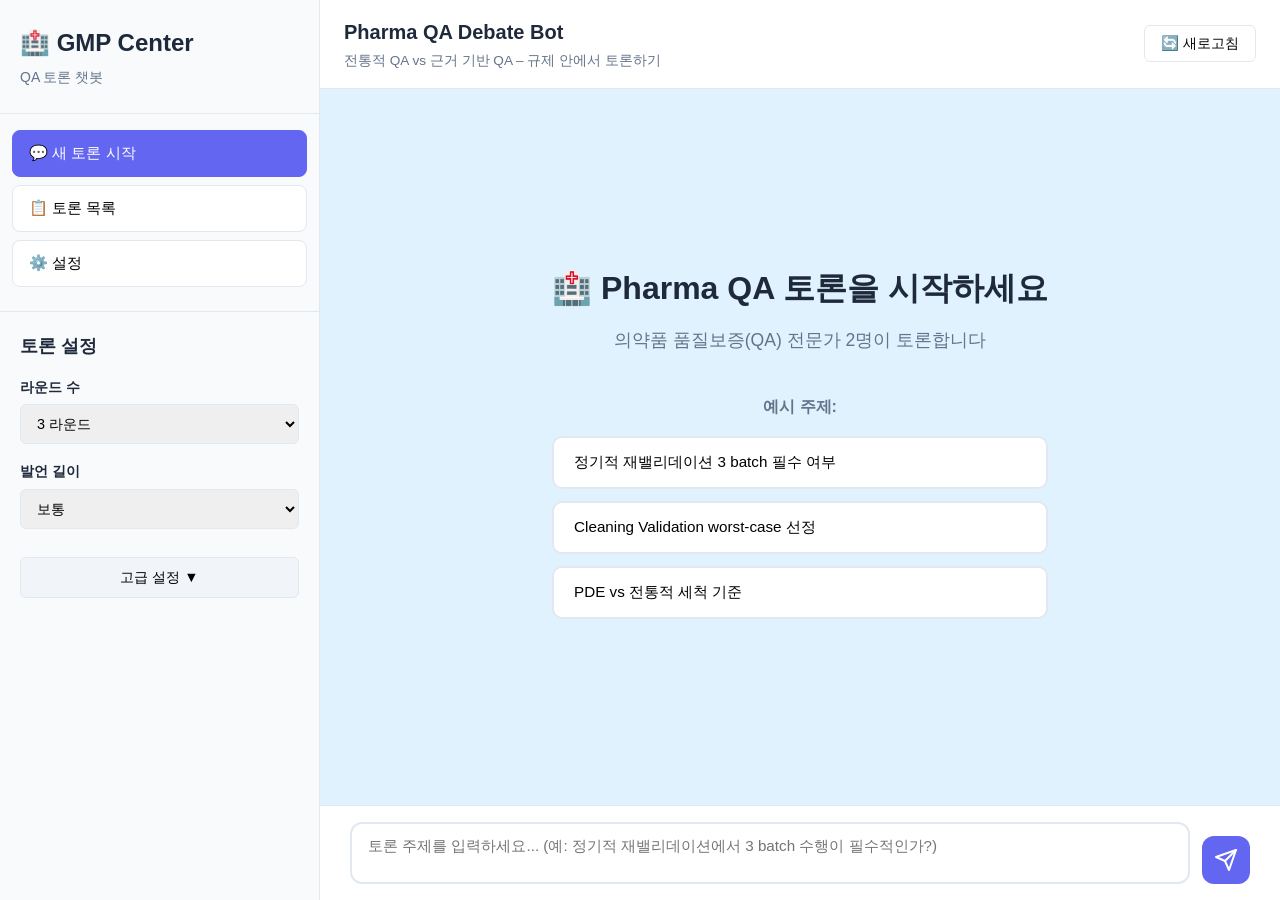
==== frontend/index.html @ 70aba726 "initial commit" ====
<!DOCTYPE html>
<html lang="ko">
<head>
    <meta charset="UTF-8">
    <meta name="viewport" content="width=device-width, initial-scale=1.0">
    <title>Pharma QA Debate - 실시간 토론</title>
    <link rel="stylesheet" href="css/style.css">
</head>
<body>
    <div class="app-container">
        <!-- 사이드바 -->
        <aside class="sidebar">
            <div class="sidebar-header">
                <h2>🏥 GMP Center</h2>
                <p class="subtitle">QA 토론 챗봇</p>
            </div>

            <nav class="sidebar-nav">
                <button class="nav-btn active" onclick="showSection('debate')">
                    💬 새 토론 시작
                </button>
                <button class="nav-btn" onclick="showSection('history')">
                    📋 토론 목록
                </button>
                <button class="nav-btn" onclick="showSection('settings')">
                    ⚙️ 설정
                </button>
            </nav>

            <!-- 토론 설정 -->
            <div class="debate-settings section-content" id="debate-settings">
                <h3>토론 설정</h3>

                <div class="setting-group">
                    <label>라운드 수</label>
                    <select id="rounds">
                        <option value="2">2 라운드</option>
                        <option value="3" selected>3 라운드</option>
                        <option value="4">4 라운드</option>
                        <option value="5">5 라운드</option>
                        <option value="6">6 라운드</option>
                        <option value="7">7 라운드</option>
                        <option value="8">8 라운드</option>
                        <option value="9">9 라운드</option>
                        <option value="10">10 라운드</option>
                    </select>
                </div>

                <div class="setting-group">
                    <label>발언 길이</label>
                    <select id="responseLength">
                        <option value="짧게">짧게</option>
                        <option value="보통" selected>보통</option>
                        <option value="길게">길게</option>
                    </select>
                </div>

                <button class="collapse-btn" onclick="toggleAdvancedSettings()">
                    고급 설정 ▼
                </button>

                <div class="advanced-settings" id="advanced-settings">
                    <div class="setting-group">
                        <label>공통 QA 조건</label>
                        <textarea id="commonQA" rows="3" placeholder="기본값 사용 (비워두면 자동 설정)"></textarea>
                    </div>

                    <div class="setting-group">
                        <label>Agent A 성향</label>
                        <textarea id="agentAProfile" rows="3" placeholder="전통적 QA 접근 (기본값 사용)"></textarea>
                    </div>

                    <div class="setting-group">
                        <label>Agent B 성향</label>
                        <textarea id="agentBProfile" rows="3" placeholder="근거 기반 QA 접근 (기본값 사용)"></textarea>
                    </div>
                </div>
            </div>

            <!-- 토론 목록 -->
            <div class="history-section section-content" id="history-section" style="display: none;">
                <h3>📋 토론 목록</h3>
                <div id="history-list" class="history-list">
                    <p class="empty-message">저장된 토론이 없습니다.</p>
                </div>
            </div>

            <!-- 설정 섹션 -->
            <div class="settings-section section-content" id="settings-section" style="display: none;">
                <h3>⚙️ 설정</h3>

                <div class="setting-group">
                    <label>저장된 토론 개수</label>
                    <p class="setting-info" id="history-count">0개</p>
                </div>

                <div class="setting-group">
                    <button class="action-btn danger" onclick="clearAllHistory()">
                        🗑️ 모든 토론 기록 삭제
                    </button>
                </div>

                <div class="setting-group">
                    <label>기본 설정값 복구</label>
                    <button class="action-btn" onclick="resetToDefaults()">
                        🔄 기본값으로 되돌리기
                    </button>
                </div>

                <div class="setting-group">
                    <label>버전 정보</label>
                    <p class="setting-info">Pharma QA Debate Bot v1.0</p>
                    <p class="setting-info">OpenAI GPT-4 기반</p>
                </div>
            </div>
        </aside>

        <!-- 메인 채팅 영역 -->
        <main class="main-content">
            <!-- 헤더 -->
            <header class="chat-header">
                <div class="header-info">
                    <h1>Pharma QA Debate Bot</h1>
                    <p>전통적 QA vs 근거 기반 QA – 규제 안에서 토론하기</p>
                </div>
                <div class="header-actions">
                    <button class="header-btn" onclick="resetDebate()" title="새 토론">
                        🔄 새로고침
                    </button>
                    <button class="header-btn" onclick="showSummary()" title="토론 요약" id="summary-btn" style="display: none;">
                        📊 요약
                    </button>
                </div>
            </header>

            <!-- 채팅 컨테이너 -->
            <div class="chat-container" id="chat-container">
                <!-- 초기 화면 -->
                <div class="welcome-screen" id="welcome-screen">
                    <div class="welcome-content">
                        <h2>🏥 Pharma QA 토론을 시작하세요</h2>
                        <p>의약품 품질보증(QA) 전문가 2명이 토론합니다</p>

                        <div class="example-topics">
                            <h3>예시 주제:</h3>
                            <button class="topic-btn" onclick="setTopic('정기적 재밸리데이션에서 3 batch 수행이 필수적인가?')">
                                정기적 재밸리데이션 3 batch 필수 여부
                            </button>
                            <button class="topic-btn" onclick="setTopic('Cleaning Validation에서 worst-case 배치 선정 기준은?')">
                                Cleaning Validation worst-case 선정
                            </button>
                            <button class="topic-btn" onclick="setTopic('PDE 기반 세척 기준이 전통적 방법보다 우수한가?')">
                                PDE vs 전통적 세척 기준
                            </button>
                        </div>
                    </div>
                </div>

                <!-- 메시지 영역 -->
                <div class="messages" id="messages"></div>
            </div>

            <!-- 입력 영역 -->
            <div class="input-container">
                <div class="input-wrapper">
                    <textarea
                        id="topic-input"
                        placeholder="토론 주제를 입력하세요... (예: 정기적 재밸리데이션에서 3 batch 수행이 필수적인가?)"
                        rows="2"
                    ></textarea>
                    <button class="send-btn" onclick="startDebate()" id="send-btn">
                        <svg width="24" height="24" viewBox="0 0 24 24" fill="none">
                            <path d="M22 2L11 13" stroke="currentColor" stroke-width="2" stroke-linecap="round" stroke-linejoin="round"/>
                            <path d="M22 2L15 22L11 13L2 9L22 2Z" stroke="currentColor" stroke-width="2" stroke-linecap="round" stroke-linejoin="round"/>
                        </svg>
                    </button>
                </div>
            </div>
        </main>
    </div>

    <script src="js/app.js"></script>
</body>
</html>
---- frontend/css/style.css ----
* {
    margin: 0;
    padding: 0;
    box-sizing: border-box;
}

:root {
    --primary-blue: #6366f1;
    --primary-purple: #8b5cf6;
    --agent-a-color: #ef4444;
    --agent-b-color: #3b82f6;
    --bg-main: #e0f2fe;
    --bg-sidebar: #f8fafc;
    --text-primary: #1e293b;
    --text-secondary: #64748b;
    --border-color: #e2e8f0;
    --message-user: #8b5cf6;
    --message-agent-a: #fecaca;
    --message-agent-b: #bfdbfe;
}

body {
    font-family: -apple-system, BlinkMacSystemFont, 'Segoe UI', 'Roboto', 'Oxygen',
        'Ubuntu', 'Cantarell', 'Fira Sans', 'Droid Sans', 'Helvetica Neue',
        sans-serif;
    background: var(--bg-main);
    color: var(--text-primary);
    line-height: 1.6;
    overflow: hidden;
}

.app-container {
    display: flex;
    height: 100vh;
}

/* 사이드바 */
.sidebar {
    width: 320px;
    background: var(--bg-sidebar);
    border-right: 1px solid var(--border-color);
    display: flex;
    flex-direction: column;
    overflow-y: auto;
}

.sidebar-header {
    padding: 24px 20px;
    border-bottom: 1px solid var(--border-color);
}

.sidebar-header h2 {
    font-size: 1.5rem;
    color: var(--text-primary);
    margin-bottom: 4px;
}

.subtitle {
    font-size: 0.875rem;
    color: var(--text-secondary);
}

.sidebar-nav {
    padding: 16px 12px;
    border-bottom: 1px solid var(--border-color);
}

.nav-btn {
    width: 100%;
    padding: 12px 16px;
    margin-bottom: 8px;
    background: white;
    border: 1px solid var(--border-color);
    border-radius: 8px;
    text-align: left;
    cursor: pointer;
    font-size: 0.95rem;
    transition: all 0.2s;
}

.nav-btn:hover {
    background: #f1f5f9;
    border-color: var(--primary-blue);
}

.nav-btn.active {
    background: var(--primary-blue);
    color: white;
    border-color: var(--primary-blue);
}

.debate-settings {
    padding: 20px;
    flex: 1;
    overflow-y: auto;
}

.debate-settings h3 {
    margin-bottom: 16px;
    color: var(--text-primary);
    font-size: 1.1rem;
}

.setting-group {
    margin-bottom: 16px;
}

.setting-group label {
    display: block;
    margin-bottom: 6px;
    font-size: 0.875rem;
    font-weight: 600;
    color: var(--text-primary);
}

.setting-group select,
.setting-group textarea {
    width: 100%;
    padding: 10px 12px;
    border: 1px solid var(--border-color);
    border-radius: 6px;
    font-size: 0.9rem;
    font-family: inherit;
    transition: border-color 0.2s;
}

.setting-group select:focus,
.setting-group textarea:focus {
    outline: none;
    border-color: var(--primary-blue);
}

.setting-group textarea {
    resize: vertical;
    min-height: 60px;
}

.collapse-btn {
    width: 100%;
    padding: 10px;
    background: #f1f5f9;
    border: 1px solid var(--border-color);
    border-radius: 6px;
    cursor: pointer;
    font-size: 0.9rem;
    margin: 12px 0;
    transition: all 0.2s;
}

.collapse-btn:hover {
    background: #e2e8f0;
}

.advanced-settings {
    max-height: 0;
    overflow: hidden;
    transition: max-height 0.3s ease-out;
}

.advanced-settings.show {
    max-height: 600px;
}

/* 메인 컨텐츠 */
.main-content {
    flex: 1;
    display: flex;
    flex-direction: column;
    background: var(--bg-main);
}

.chat-header {
    background: white;
    padding: 16px 24px;
    border-bottom: 1px solid var(--border-color);
    display: flex;
    justify-content: space-between;
    align-items: center;
}

.header-info h1 {
    font-size: 1.25rem;
    color: var(--text-primary);
    margin-bottom: 2px;
}

.header-info p {
    font-size: 0.85rem;
    color: var(--text-secondary);
}

.header-actions {
    display: flex;
    gap: 8px;
}

.header-btn {
    padding: 8px 16px;
    background: white;
    border: 1px solid var(--border-color);
    border-radius: 6px;
    cursor: pointer;
    font-size: 0.9rem;
    transition: all 0.2s;
}

.header-btn:hover {
    background: #f1f5f9;
    border-color: var(--primary-blue);
}

/* 채팅 컨테이너 */
.chat-container {
    flex: 1;
    overflow-y: auto;
    padding: 20px;
    position: relative;
}

.welcome-screen {
    display: flex;
    align-items: center;
    justify-content: center;
    height: 100%;
}

.welcome-content {
    text-align: center;
    max-width: 600px;
}

.welcome-content h2 {
    font-size: 2rem;
    margin-bottom: 12px;
    color: var(--text-primary);
}

.welcome-content > p {
    font-size: 1.1rem;
    color: var(--text-secondary);
    margin-bottom: 40px;
}

.example-topics {
    margin-top: 32px;
}

.example-topics h3 {
    font-size: 1rem;
    color: var(--text-secondary);
    margin-bottom: 16px;
}

.topic-btn {
    display: block;
    width: 100%;
    padding: 14px 20px;
    margin-bottom: 12px;
    background: white;
    border: 2px solid var(--border-color);
    border-radius: 10px;
    cursor: pointer;
    font-size: 0.95rem;
    text-align: left;
    transition: all 0.2s;
}

.topic-btn:hover {
    border-color: var(--primary-blue);
    background: #f0f9ff;
    transform: translateX(4px);
}

/* 메시지 */
.messages {
    max-width: 900px;
    margin: 0 auto;
}

.message {
    margin-bottom: 24px;
    animation: fadeIn 0.3s ease-in;
}

@keyframes fadeIn {
    from {
        opacity: 0;
        transform: translateY(10px);
    }
    to {
        opacity: 1;
        transform: translateY(0);
    }
}

.message-header {
    display: flex;
    align-items: center;
    gap: 10px;
    margin-bottom: 8px;
}

.message-avatar {
    width: 36px;
    height: 36px;
    border-radius: 50%;
    display: flex;
    align-items: center;
    justify-content: center;
    font-weight: bold;
    font-size: 1rem;
    color: white;
}

.message-avatar.user {
    background: linear-gradient(135deg, var(--message-user), #6366f1);
}

.message-avatar.agent-a {
    background: linear-gradient(135deg, var(--agent-a-color), #dc2626);
}

.message-avatar.agent-b {
    background: linear-gradient(135deg, var(--agent-b-color), #2563eb);
}

.message-avatar.system {
    background: linear-gradient(135deg, #64748b, #475569);
}

.message-name {
    font-weight: 600;
    color: var(--text-primary);
    font-size: 0.95rem;
}

.message-role {
    font-size: 0.8rem;
    color: var(--text-secondary);
}

.message-content {
    background: white;
    padding: 16px 20px;
    border-radius: 12px;
    margin-left: 46px;
    box-shadow: 0 1px 2px rgba(0, 0, 0, 0.05);
    line-height: 1.6;
    white-space: pre-wrap;
}

.message.user .message-content {
    background: var(--message-user);
    color: white;
}

.message.agent-a .message-content {
    background: var(--message-agent-a);
    border-left: 4px solid var(--agent-a-color);
}

.message.agent-b .message-content {
    background: var(--message-agent-b);
    border-left: 4px solid var(--agent-b-color);
}

.message.system .message-content {
    background: #f1f5f9;
    border-left: 4px solid #64748b;
    font-weight: 500;
}

.round-divider {
    text-align: center;
    margin: 32px 0;
    position: relative;
}

.round-divider::before,
.round-divider::after {
    content: '';
    position: absolute;
    top: 50%;
    width: 40%;
    height: 1px;
    background: var(--border-color);
}

.round-divider::before {
    left: 0;
}

.round-divider::after {
    right: 0;
}

.round-badge {
    display: inline-block;
    padding: 8px 20px;
    background: linear-gradient(135deg, var(--primary-blue), var(--primary-purple));
    color: white;
    border-radius: 20px;
    font-weight: 600;
    font-size: 0.9rem;
}

/* 타이핑 인디케이터 */
.typing-indicator {
    display: flex;
    gap: 4px;
    padding: 12px;
}

.typing-dot {
    width: 8px;
    height: 8px;
    background: var(--text-secondary);
    border-radius: 50%;
    animation: typing 1.4s infinite;
}

.typing-dot:nth-child(2) {
    animation-delay: 0.2s;
}

.typing-dot:nth-child(3) {
    animation-delay: 0.4s;
}

@keyframes typing {
    0%, 60%, 100% {
        transform: translateY(0);
    }
    30% {
        transform: translateY(-10px);
    }
}

/* 입력 영역 */
.input-container {
    background: white;
    border-top: 1px solid var(--border-color);
    padding: 16px 24px;
}

.input-wrapper {
    max-width: 900px;
    margin: 0 auto;
    display: flex;
    gap: 12px;
    align-items: flex-end;
}

#topic-input {
    flex: 1;
    padding: 12px 16px;
    border: 2px solid var(--border-color);
    border-radius: 12px;
    font-size: 0.95rem;
    font-family: inherit;
    resize: none;
    transition: border-color 0.2s;
}

#topic-input:focus {
    outline: none;
    border-color: var(--primary-blue);
}

.send-btn {
    width: 48px;
    height: 48px;
    background: var(--primary-blue);
    border: none;
    border-radius: 12px;
    color: white;
    cursor: pointer;
    display: flex;
    align-items: center;
    justify-content: center;
    transition: all 0.2s;
}

.send-btn:hover {
    background: var(--primary-purple);
    transform: scale(1.05);
}

.send-btn:disabled {
    background: var(--border-color);
    cursor: not-allowed;
    transform: none;
}

/* 반응형 */
@media (max-width: 768px) {
    .sidebar {
        position: fixed;
        left: -320px;
        top: 0;
        height: 100vh;
        z-index: 1000;
        transition: left 0.3s;
    }

    .sidebar.show {
        left: 0;
    }
}

/* 토론 목록 */
.history-section {
    padding: 20px;
    flex: 1;
    overflow-y: auto;
}

.history-list {
    display: flex;
    flex-direction: column;
    gap: 12px;
}

.history-item {
    background: white;
    border: 1px solid var(--border-color);
    border-radius: 8px;
    padding: 14px;
    cursor: pointer;
    transition: all 0.2s;
}

.history-item:hover {
    border-color: var(--primary-blue);
    background: #f0f9ff;
    transform: translateX(4px);
}

.history-item-topic {
    font-weight: 600;
    color: var(--text-primary);
    margin-bottom: 6px;
    font-size: 0.9rem;
    overflow: hidden;
    text-overflow: ellipsis;
    white-space: nowrap;
}

.history-item-info {
    display: flex;
    justify-content: space-between;
    align-items: center;
    font-size: 0.75rem;
    color: var(--text-secondary);
}

.history-item-date {
    font-size: 0.75rem;
}

.history-item-rounds {
    background: #e0f2fe;
    color: #0369a1;
    padding: 2px 8px;
    border-radius: 12px;
    font-weight: 500;
}

.history-item-delete {
    background: none;
    border: none;
    color: #ef4444;
    cursor: pointer;
    padding: 4px 8px;
    font-size: 1rem;
    transition: all 0.2s;
}

.history-item-delete:hover {
    background: #fee2e2;
    border-radius: 4px;
}

.empty-message {
    text-align: center;
    color: var(--text-secondary);
    padding: 40px 20px;
    font-size: 0.9rem;
}

/* 설정 섹션 */
.settings-section {
    padding: 20px;
    flex: 1;
    overflow-y: auto;
}

.setting-info {
    color: var(--text-secondary);
    font-size: 0.9rem;
    margin-top: 4px;
}

.action-btn {
    width: 100%;
    padding: 12px;
    background: var(--primary-blue);
    color: white;
    border: none;
    border-radius: 8px;
    cursor: pointer;
    font-size: 0.9rem;
    font-weight: 500;
    transition: all 0.2s;
}

.action-btn:hover {
    background: var(--primary-purple);
}

.action-btn.danger {
    background: #ef4444;
}

.action-btn.danger:hover {
    background: #dc2626;
}

.section-content {
    display: block;
}

.section-content.hidden {
    display: none !important;
}

/* 스크롤바 */
::-webkit-scrollbar {
    width: 8px;
    height: 8px;
}

::-webkit-scrollbar-track {
    background: var(--bg-sidebar);
}

::-webkit-scrollbar-thumb {
    background: var(--border-color);
    border-radius: 4px;
}

::-webkit-scrollbar-thumb:hover {
    background: var(--text-secondary);
}
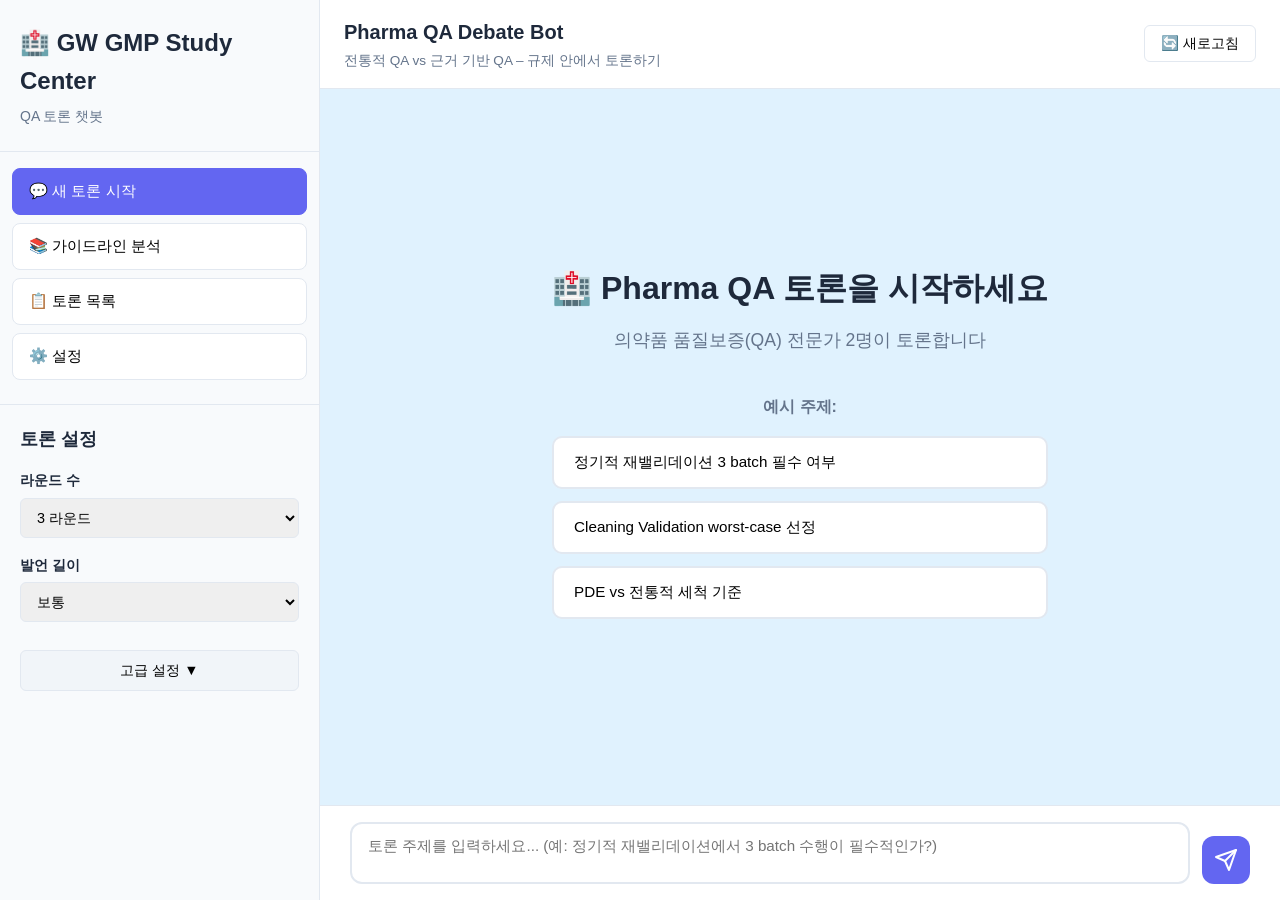
==== commit aa957a54: "fix: chat function add." ====
--- a/frontend/index.html
+++ b/frontend/index.html
@@ -11,13 +11,16 @@
         <!-- 사이드바 -->
         <aside class="sidebar">
             <div class="sidebar-header">
-                <h2>🏥 GMP Center</h2>
+                <h2>🏥 GW GMP Study Center</h2>
                 <p class="subtitle">QA 토론 챗봇</p>
             </div>
 
             <nav class="sidebar-nav">
                 <button class="nav-btn active" onclick="showSection('debate')">
                     💬 새 토론 시작
+                </button>
+                <button class="nav-btn" onclick="showSection('analyze')">
+                    📚 가이드라인 분석
                 </button>
                 <button class="nav-btn" onclick="showSection('history')">
                     📋 토론 목록
@@ -85,6 +88,27 @@
                 </div>
             </div>
 
+            <!-- 가이드라인 분석 섹션 -->
+            <div class="analyze-section section-content" id="analyze-section" style="display: none;">
+                <h3>📚 가이드라인 분석</h3>
+                <p class="section-desc">의약품 관련 주제를 입력하면 주요 가이드라인별로 분석해드립니다.</p>
+
+                <div class="setting-group">
+                    <label>분석 예시</label>
+                    <div class="example-topics-small">
+                        <button class="topic-small-btn" onclick="setAnalyzeTopic('Cleaning Validation')">
+                            Cleaning Validation
+                        </button>
+                        <button class="topic-small-btn" onclick="setAnalyzeTopic('Data Integrity')">
+                            Data Integrity
+                        </button>
+                        <button class="topic-small-btn" onclick="setAnalyzeTopic('Process Validation')">
+                            Process Validation
+                        </button>
+                    </div>
+                </div>
+            </div>
+
             <!-- 설정 섹션 -->
             <div class="settings-section section-content" id="settings-section" style="display: none;">
                 <h3>⚙️ 설정</h3>
@@ -152,6 +176,56 @@
                             <button class="topic-btn" onclick="setTopic('PDE 기반 세척 기준이 전통적 방법보다 우수한가?')">
                                 PDE vs 전통적 세척 기준
                             </button>
+                        </div>
+                    </div>
+                </div>
+
+                <!-- 분석 초기 화면 -->
+                <div class="analyze-welcome-screen" id="analyze-welcome-screen" style="display: none;">
+                    <div class="welcome-content">
+                        <h2>📚 가이드라인 분석</h2>
+                        <p>의약품 관련 주제를 주요 가이드라인별로 분석합니다</p>
+
+                        <div class="example-topics">
+                            <h3>예시 주제:</h3>
+                            <button class="topic-btn" onclick="setAnalyzeTopic('Cleaning Validation')">
+                                Cleaning Validation
+                            </button>
+                            <button class="topic-btn" onclick="setAnalyzeTopic('Data Integrity (ALCOA+)')">
+                                Data Integrity (ALCOA+)
+                            </button>
+                            <button class="topic-btn" onclick="setAnalyzeTopic('Process Validation Lifecycle')">
+                                Process Validation Lifecycle
+                            </button>
+                        </div>
+                    </div>
+                </div>
+
+                <!-- 분석 결과 영역 -->
+                <div class="analysis-result" id="analysis-result" style="display: none;">
+                    <div class="analysis-header">
+                        <h2 id="analysis-topic"></h2>
+                    </div>
+
+                    <div class="guideline-tabs">
+                        <button class="tab-btn active" onclick="switchTab('FDA')">FDA 21 CFR</button>
+                        <button class="tab-btn" onclick="switchTab('EU_GMP')">EU GMP</button>
+                        <button class="tab-btn" onclick="switchTab('ICH')">ICH Guidelines</button>
+                        <button class="tab-btn" onclick="switchTab('MFDS')">MFDS KGMP</button>
+                    </div>
+
+                    <div class="tab-content-container">
+                        <div class="tab-content active" id="tab-FDA">
+                            <div class="loading">분석 중...</div>
+                        </div>
+                        <div class="tab-content" id="tab-EU_GMP">
+                            <div class="loading">분석 중...</div>
+                        </div>
+                        <div class="tab-content" id="tab-ICH">
+                            <div class="loading">분석 중...</div>
+                        </div>
+                        <div class="tab-content" id="tab-MFDS">
+                            <div class="loading">분석 중...</div>
                         </div>
                     </div>
                 </div>
@@ -168,7 +242,7 @@
                         placeholder="토론 주제를 입력하세요... (예: 정기적 재밸리데이션에서 3 batch 수행이 필수적인가?)"
                         rows="2"
                     ></textarea>
-                    <button class="send-btn" onclick="startDebate()" id="send-btn">
+                    <button class="send-btn" onclick="handleSubmit()" id="send-btn">
                         <svg width="24" height="24" viewBox="0 0 24 24" fill="none">
                             <path d="M22 2L11 13" stroke="currentColor" stroke-width="2" stroke-linecap="round" stroke-linejoin="round"/>
                             <path d="M22 2L15 22L11 13L2 9L22 2Z" stroke="currentColor" stroke-width="2" stroke-linecap="round" stroke-linejoin="round"/>
--- a/frontend/css/style.css
+++ b/frontend/css/style.css
@@ -652,3 +652,176 @@
 ::-webkit-scrollbar-thumb:hover {
     background: var(--text-secondary);
 }
+
+/* 가이드라인 분석 스타일 */
+.analyze-section {
+    padding: 20px;
+}
+
+.section-desc {
+    font-size: 0.875rem;
+    color: var(--text-secondary);
+    margin-bottom: 16px;
+    line-height: 1.5;
+}
+
+.example-topics-small {
+    display: flex;
+    flex-direction: column;
+    gap: 8px;
+}
+
+.topic-small-btn {
+    padding: 8px 12px;
+    background: white;
+    border: 1px solid var(--border-color);
+    border-radius: 6px;
+    text-align: left;
+    cursor: pointer;
+    font-size: 0.875rem;
+    transition: all 0.2s;
+}
+
+.topic-small-btn:hover {
+    background: #f1f5f9;
+    border-color: var(--primary-blue);
+}
+
+/* 분석 초기 화면 */
+.analyze-welcome-screen {
+    display: flex;
+    align-items: center;
+    justify-content: center;
+    height: 100%;
+    padding: 40px;
+}
+
+/* 분석 결과 영역 */
+.analysis-result {
+    height: 100%;
+    display: flex;
+    flex-direction: column;
+    background: white;
+}
+
+.analysis-header {
+    padding: 24px;
+    border-bottom: 2px solid var(--border-color);
+    background: linear-gradient(135deg, var(--primary-blue) 0%, var(--primary-purple) 100%);
+}
+
+.analysis-header h2 {
+    color: white;
+    font-size: 1.5rem;
+    margin: 0;
+}
+
+/* 탭 스타일 */
+.guideline-tabs {
+    display: flex;
+    padding: 0 24px;
+    background: white;
+    border-bottom: 1px solid var(--border-color);
+    gap: 4px;
+}
+
+.tab-btn {
+    padding: 14px 24px;
+    background: transparent;
+    border: none;
+    border-bottom: 3px solid transparent;
+    cursor: pointer;
+    font-size: 0.95rem;
+    font-weight: 500;
+    color: var(--text-secondary);
+    transition: all 0.2s;
+}
+
+.tab-btn:hover {
+    color: var(--primary-blue);
+    background: #f8fafc;
+}
+
+.tab-btn.active {
+    color: var(--primary-blue);
+    border-bottom-color: var(--primary-blue);
+}
+
+/* 탭 컨텐츠 */
+.tab-content-container {
+    flex: 1;
+    overflow-y: auto;
+    background: white;
+}
+
+.tab-content {
+    display: none;
+    padding: 32px;
+    max-width: 900px;
+    margin: 0 auto;
+}
+
+.tab-content.active {
+    display: block;
+}
+
+.tab-content h2 {
+    color: var(--text-primary);
+    font-size: 1.5rem;
+    margin-top: 32px;
+    margin-bottom: 16px;
+    padding-bottom: 8px;
+    border-bottom: 2px solid var(--border-color);
+}
+
+.tab-content h2:first-child {
+    margin-top: 0;
+}
+
+.tab-content h3 {
+    color: var(--text-primary);
+    font-size: 1.2rem;
+    margin-top: 24px;
+    margin-bottom: 12px;
+}
+
+.tab-content p {
+    color: var(--text-primary);
+    line-height: 1.8;
+    margin-bottom: 16px;
+}
+
+.tab-content ul {
+    margin-left: 24px;
+    margin-bottom: 16px;
+}
+
+.tab-content li {
+    color: var(--text-primary);
+    line-height: 1.8;
+    margin-bottom: 8px;
+}
+
+.tab-content strong {
+    color: var(--primary-blue);
+    font-weight: 600;
+}
+
+/* 로딩 상태 */
+.loading {
+    text-align: center;
+    padding: 60px 40px;
+    color: var(--primary-blue);
+    font-size: 1.1rem;
+    font-weight: 500;
+    animation: pulse 1.5s ease-in-out infinite;
+}
+
+@keyframes pulse {
+    0%, 100% {
+        opacity: 1;
+    }
+    50% {
+        opacity: 0.5;
+    }
+}
